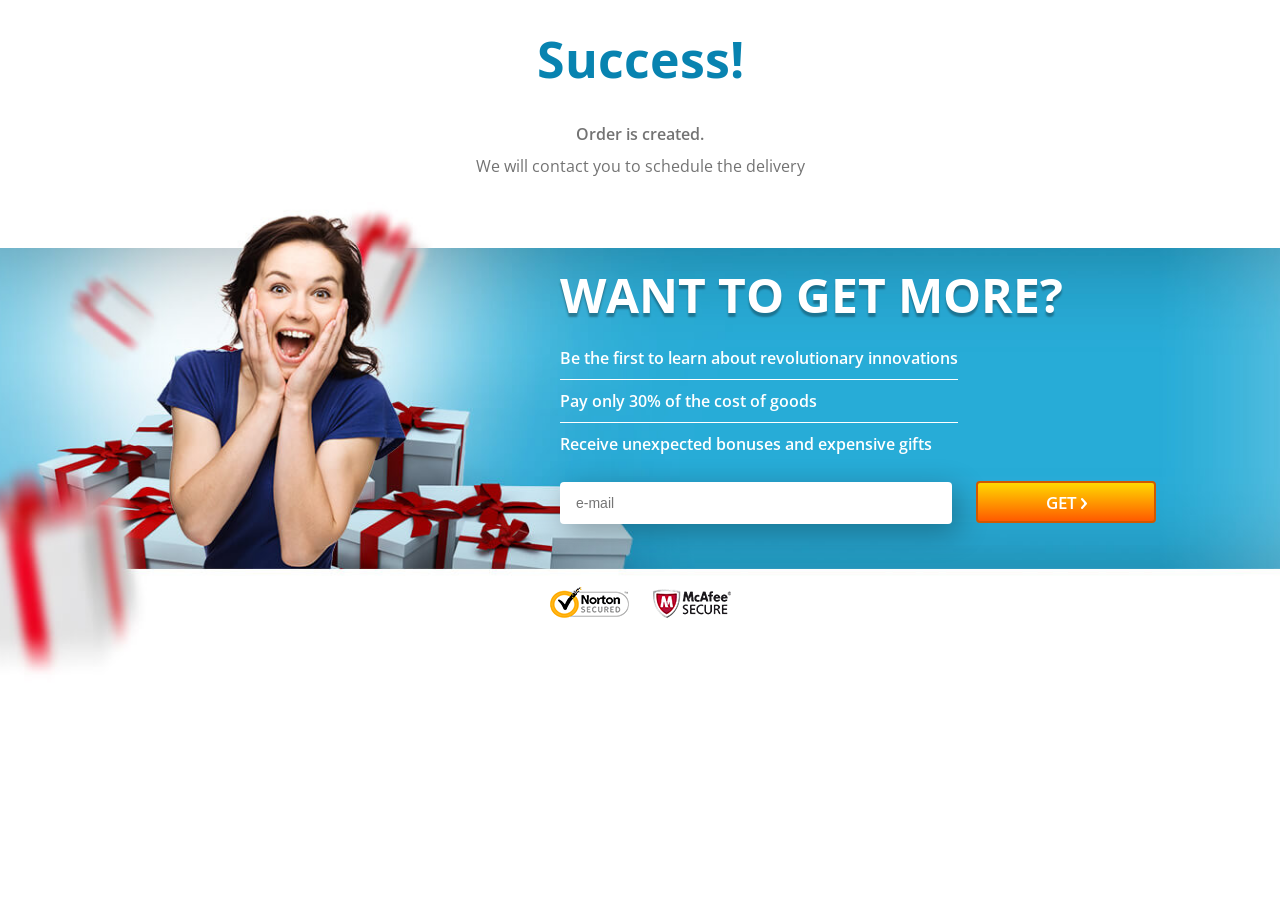
==== success.html @ d0542cd9 "Initial commit with ArthroLead localization" ====
<!DOCTYPE html>
<html lang="en">
<head>
    <meta http-equiv="Content-Type" content="text/html;charset=UTF-8">
    <meta http-equiv="X-UA-Compatible" content="IE=edge">
    <meta name="viewport" content="width=device-width, initial-scale=1, maximum-scale=1.0">
    <title>Success!</title>
    <link href="https://fonts.googleapis.com/css?family=Open+Sans:400,600,700&amp;subset=greek,vietnamese" rel="stylesheet">
    <style>*{margin:0;padding:0;border:0;outline:0}body{overflow:hidden}.container{width:1140px;padding:75px 10px 0;margin:0 auto;box-sizing:border-box}:focus{outline:0}header{text-align:center}header h2{color:#0883b0;font-family:'Open Sans',sans-serif;font-weight:700;font-size:50px;margin:25px 0 30px}header p{color:#737373;font-size:16px;margin-bottom:10px}header .order{font-family:'Open Sans',sans-serif;font-weight:600;}header .feedback{font-family:'Open Sans',sans-serif;}.content{height:519px;background-image:url([data-uri]);background-size:auto 519px;background-repeat:no-repeat;background-position:center top;color:#fff}.content .content__data{max-width:640px;min-height:290px;margin-left:auto}.content .content__title{font-size:48px;text-transform:uppercase;text-shadow:0 4px 2px rgba(0,0,0,.3);margin-bottom:10px;font-family:'Open Sans',sans-serif;font-weight:700;}.content .content__list{padding-left:0;list-style:none;display:inline-block}.content .content__list li{padding:10px 0;font-size:16px;font-family:'Open Sans',sans-serif;font-weight:600;}.content .content__list li:not(:last-child){border-bottom:1px solid #fff}.content form{padding:15px 0 25px}.content form input{height:40px;border-radius:4px;outline:0;color:#818181;font-size:14px;padding:0 15px;max-width:360px;width:100%;border:1px solid transparent;transition:box-shadow .3s,color .3s,border .3s;margin-right:20px;box-shadow:6px 8px 30px rgba(0,0,0,.3)}.content form input[data-error]{box-shadow:6px 8px 30px rgba(255,0,0,.7);border-color:red;color:red}.content form input[data-success]{box-shadow:0 0 15px #42ccff;border-color:#42ccff}.button{display:inline-block;text-align:center;border:2px solid #d05800;-webkit-border-radius:4px;border-radius:4px;width:180px;height:42px;background-color:#ffd800;background-image:-webkit-gradient(linear,left top,left bottom,from(#ffd800),to(#ff5a00));background-image:-webkit-linear-gradient(#ffd800,#ff5a00);background-image:-o-linear-gradient(#ffd800,#ff5a00);background-image:linear-gradient(#ffd800,#ff5a00);position:relative;top:1px;text-transform:uppercase;color:#fff;font-family:'Open Sans',sans-serif;font-weight:600;font-size:17px;cursor:pointer}.button__ico-animete{background:url([data-uri]) no-repeat -180px 0;display:inline-block;width:2px;height:3px;padding-top:4px;-webkit-transition:width .5s;-o-transition:width .5s;transition:width .5s;margin-left:3px}.button__ico{display:inline-block;width:6px;height:11px;background:url([data-uri]) no-repeat 0 0;margin-left:-5px}.button_small{width:138px;font-size:14px;padding:8px 0;line-height:17px}@media only screen and (min-width: 992px){.button:hover{background:#ff4800}.button:hover .button__ico-animete{width:15px;background:url([data-uri]) no-repeat -180px 0;-webkit-transition:width .5s;-o-transition:width .5s;transition:width .5s}.e-list{display:none}}.content form .submit-btn .arrow{position:relative;top:1px;margin-left:10px}.content .footer-content{margin-top:35px;text-align:center;width:100%}.content .footer-content img{margin:0 10px}@keyframes showModal{from{background-color:transparent}to{background-color:rgba(255,255,255,.8)}}@keyframes showModalContent{0%{opacity:.1;transform:translate(-50%,-50%) scale(0)}80%{transform:translate(-50%,-50%) scale(1.1)}100%{opacity:1;transform:translate(-50%,-50%) scale(1);visibility:visible}}.modal{position:absolute;top:0;left:0;z-index:100;width:100%;background-color:rgba(255,255,255,.8);animation:showModal .5s}.modal.hidden{display:none}.modal .modal__content{position:fixed;visibility:hidden;top:35%;left:50%;max-width:320px;width:100%;font-family:'Open Sans',sans-serif;z-index:101;padding:40px 30px 50px;background-color:#fff;border-radius:6px;box-shadow:0 4px 30px rgba(0,0,0,.3);transform:translate(-50%,-50%) scale(1);text-align:center;animation:showModalContent .4s ease .5s;animation-fill-mode:forwards;box-sizing:border-box}.modal .modal__content h2{font-size:47px;color:#0883b0;margin-bottom:50px}.modal .modal__content p,.modal .modal__content output{font-size:16px;line-height:30px}.modal .modal__content output{color:#0883b0;display:block}.modal .modal__content output,.modal.visible .modal__content .backToLanding{font-family:'Open Sans',sans-serif;font-weight:700;}.modal .modal__content .backToLanding{width:160px;height:38px;margin:0 auto;margin-top:100px;border:2px solid #cdcdcd;background-color:#fff;border-radius:4px;text-transform:uppercase;font-size:14px;color:#8e8e8e;cursor:pointer;transition:background-color .3s,color .3s}.modal .modal__content .backToLanding:hover{background-color:#0883b0;color:#fff;border-color:#0883b0}@media only screen and (max-width: 470px){.modal .modal__content{top:50%;max-width:290px;padding:20px 15px 30px}.modal .modal__content h2{font-size:40px}}div.footer{position:relative;margin-top:-90px;background:none!important}@media only screen and (min-width: 1921px){.content{background-size:contain}}@media only screen and (max-width: 1199px){.container{width:100%}.content .content__data{max-width:580px}.content .content__data form input{max-width:250px}.content .content__title{font-size:40px}}@media only screen and (max-width: 992px){body{overflow:auto}}@media only screen and (max-width: 767px){.container{padding-left:0;padding-right:0}header{margin-bottom:0;padding:0 20px}header h2{font-size:30px;margin:15px 0}header .order,header .feedback{font-size:14px}.content .content__title{padding:0 20px;margin:0 auto 20px;font-size:24px;text-align:center}.content form input{display:block;margin:0 auto 20px}.content{background-image:url([data-uri]);text-align:center;height:auto}.content .content__data{max-width:100%;min-height:0;margin:260px auto 0}.mob-bg{background-color:#27acd7}.content .footer-content{margin-top:20px}.content .content__list{padding:10px 20px 0}div.footer{margin-top:-10px}}@media only screen and (max-width: 479px){.content .content__data{margin-top:160px}}</style>
</head>
<body>
<header>
    <h2>Success!</h2>
    <p class="order">Order is created.</p>
    <p class="feedback">We will contact you to schedule the delivery</p>
</header>
<section class="content">
    <div class="container">
        <div class="content__data">
            <h3 class="content__title">Want to get more?</h3>
            <div class="mob-bg">
                <ul class="content__list">
                    <li>Be the first to learn about revolutionary innovations</li>
                    <li>Pay only 30% of the cost of goods</li>
                    <li>Receive unexpected bonuses and expensive gifts</li>
                </ul>
                <form action="/land/success" id="userEmail" name="user-email" method="POST">
                    <input type="text" name="email" placeholder="e-mail">
                    <button class="button submit-btn" type="submit">Get <i class="button__ico-animete"></i><i class="button__ico"></i></button>
                </form>
            </div>
        </div>
        <div class="footer-content">
            <img src="[data-uri]" alt="Norton Security">
            <img src="[data-uri]" alt="McAfee Security">
        </div>
    </div>
</section>
<div class="modal hidden">
    <div class="modal__content">
        <h2>Thank you!</h2>
        <p>As soon as possible, you will begin to receive</p>
        <output class="email"></output>
        <p>Our exclusive offers!</p>
        <button type="button" class="backToLanding">Close</button>
    </div>
</div>
<script>"use strict";(function(){var a={getParamsName:["order_id","hash"],validPatterns:{email:/.+@.+\..+/i},serverErrorMsg:"Server Error :(",wrapperHeight:function(){var f=document.querySelector(".content__data").clientHeight,g=document.querySelector(".footer-content").clientHeight;return document.body.clientHeight+f+g+"px"}(),errorAttribute:"data-error",successAttribute:"data-success"},b={emailInput:document.forms[0].email,submitButton:document.querySelector(".submit-btn"),output:document.querySelector("output.email"),modal:document.querySelector(".modal"),backButton:document.querySelector(".backToLanding"),isValid:function isValid(f,g){var h=g.value;return f.test(h)?(this.isSuccess(g,a.successAttribute),this.output.textContent=h,!0):(this.isError(g,a.errorAttribute),!1)},isSuccess:function isSuccess(f,g){f.setAttribute(g,"true")},isError:function isError(f,g){return!!f.getAttribute(g)||void f.setAttribute(g,"true")},isTyping:function isTyping(f,g){return g.forEach(function(h){f.getAttribute(h)&&f.removeAttribute(h)}),!0},backToLanding:function backToLanding(){location.assign("/")},getData:function getData(){var f="";return f+=this.locationHandler(a.getParamsName),f+="&"+this.emailInput.name+"="+encodeURIComponent(this.emailInput.value),f},showModal:function showModal(){this.modal.style.height=a.wrapperHeight,this.modal.classList.remove("hidden")},sendData:function sendData(f,g){var h=new XMLHttpRequest;h.open("POST","/land/success",!0),h.setRequestHeader("Content-Type","application/x-www-form-urlencoded"),h.setRequestHeader("X-Requested-With","XMLHttpRequest"),h.onreadystatechange=function(){if(200===h.status&&4===h.readyState){var k=JSON.parse(h.responseText);if(k.status&&0<k.status.length&&"ok"===k.status.toLowerCase())g.call(b);else{var l=k.data||a.serverErrorMsg;b.makeErrorBlock(l)}}},h.send(f)},locationHandler:function locationHandler(f,g){var h=location.search,k=[],l=[],m={},n="",o=h;if(""!==o){if(l=o.substr(1).split("&"),!(f instanceof Array)){for(var p=0;p<l.length;p++)if(k=l[p].split("="),k[0]===f&&"string"==typeof f){g(k[1]);break}}else for(var q=0;q<l.length;q++){k=l[q].split("=");for(var r=0;r<f.length;r++)f[r]===k[0]&&(m[k[0]]=k[1])}for(var s in m)n+="&"+s+"="+encodeURIComponent(m[s]);return n.substr(1)}return!1},makeErrorBlock:function makeErrorBlock(f){var g={width:document.body.clientWidth+"px",height:a.wrapperHeight,textAlign:"center",position:"absolute",top:"0",backgroundColor:"rgba(255,255,255,.8)",zIndex:"99999"},h={fontSize:"26px",color:"#FF4C4C",borderRadius:"20px",border:"2px solid #FF4C4C",padding:"10px 15px",position:"fixed",top:"50%",left:"50%",transform:"translateX(-50%) translateY(-50%)",fontWeight:"700",backgroundColor:"rgba(255,76,76,.2)"},k={display:"block",padding:"8px 20px",color:"#FF4C4C",borderRadius:"6px",margin:"15px auto 0",backgroundColor:"rgba(255,76,76,.2)",border:"1px solid rgba(255,76,76,.8)",cursor:"pointer",fontWeight:"700",transition:"background-color .4s"},l=document.createElement("DIV"),m=document.createElement("BUTTON"),n=document.createElement("H2");for(var o in g)l.style[o]=g[o];for(var p in h)n.style[p]=h[p];for(var q in k)m.style[q]=k[q];l.classList.add("js-error"),m.setAttribute("type","button"),m.appendChild(document.createTextNode("Ok")),m.addEventListener("mouseover",function(){this.style.backgroundColor="rgba(255,76,76,.4)"}),m.addEventListener("mouseleave",function(){this.style.backgroundColor="rgba(255,76,76,.2)"}),m.addEventListener("click",function(){document.body.removeChild(l)}),n.appendChild(document.createTextNode(f)),n.appendChild(m),l.appendChild(n),document.body.appendChild(l)}},c=a.validPatterns.email;b.emailInput.addEventListener("blur",function(){b.isValid(c,b.emailInput)?b.data=b.getData():(b.data&&b.data.length&&(b.data=null),b.isError(this,a.errorAttribute))});var d=[a.errorAttribute,a.successAttribute];b.emailInput.addEventListener("focus",function(){b.isTyping(this,d)}),b.submitButton.addEventListener("click",function(f){f.preventDefault(),b.isValid(c,b.emailInput)?b.data&&b.sendData(b.data,b.showModal):b.isError(b.emailInput,a.errorAttribute)}),b.backButton.addEventListener("click",b.backToLanding),b.locationHandler("email",function(f){return!!f&&void(b.emailInput.value=f,b.isValid(c,b.emailInput),b.data=b.getData())})})();</script>
</body>
</html>
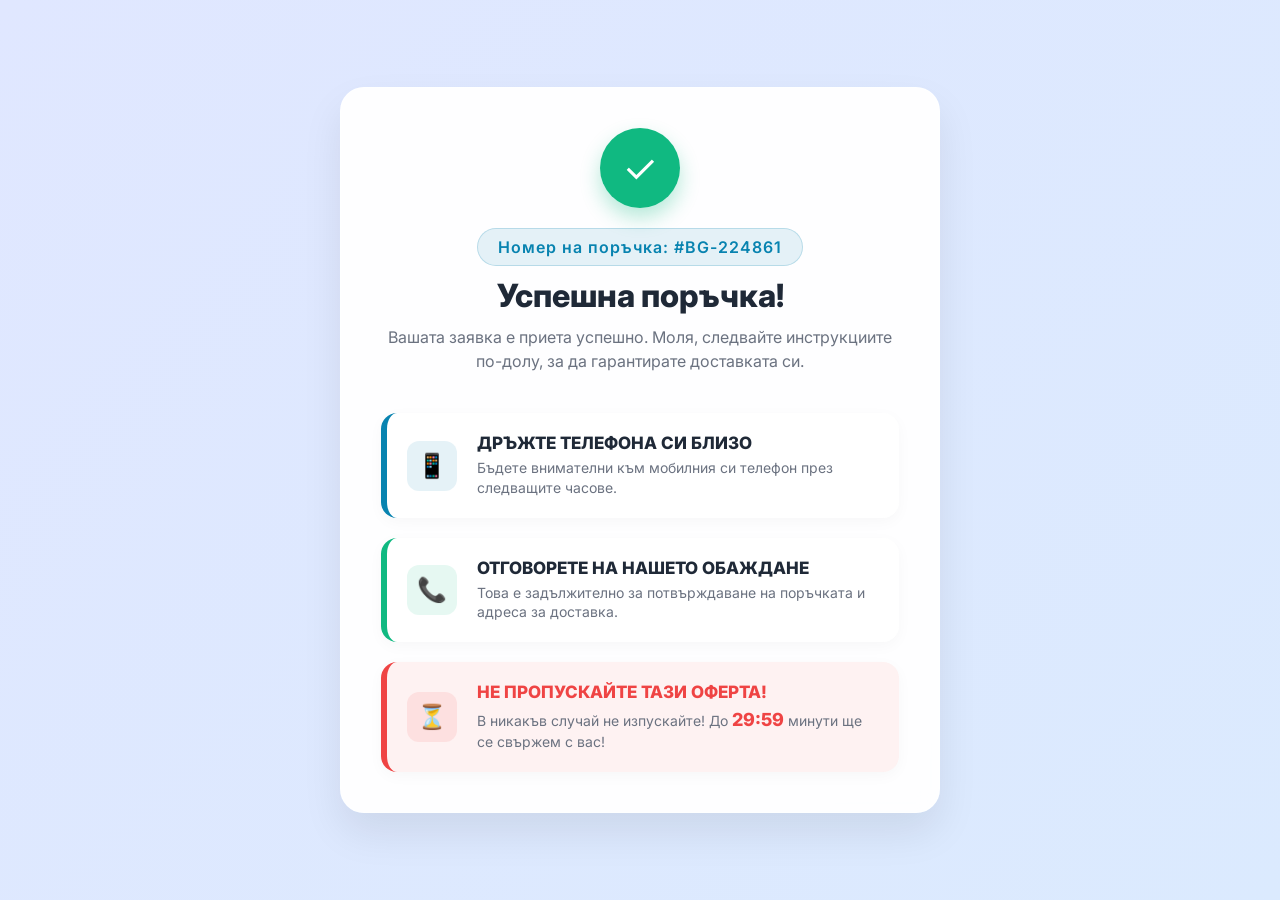
==== commit c335671d: "Update success page with bulgarian triggers and countdown" ====
--- a/success.html
+++ b/success.html
@@ -1,50 +1,269 @@
 <!DOCTYPE html>
-<html lang="en">
+<html lang="bg">
 <head>
-    <meta http-equiv="Content-Type" content="text/html;charset=UTF-8">
-    <meta http-equiv="X-UA-Compatible" content="IE=edge">
-    <meta name="viewport" content="width=device-width, initial-scale=1, maximum-scale=1.0">
-    <title>Success!</title>
-    <link href="https://fonts.googleapis.com/css?family=Open+Sans:400,600,700&amp;subset=greek,vietnamese" rel="stylesheet">
-    <style>*{margin:0;padding:0;border:0;outline:0}body{overflow:hidden}.container{width:1140px;padding:75px 10px 0;margin:0 auto;box-sizing:border-box}:focus{outline:0}header{text-align:center}header h2{color:#0883b0;font-family:'Open Sans',sans-serif;font-weight:700;font-size:50px;margin:25px 0 30px}header p{color:#737373;font-size:16px;margin-bottom:10px}header .order{font-family:'Open Sans',sans-serif;font-weight:600;}header .feedback{font-family:'Open Sans',sans-serif;}.content{height:519px;background-image:url([data-uri]);background-size:auto 519px;background-repeat:no-repeat;background-position:center top;color:#fff}.content .content__data{max-width:640px;min-height:290px;margin-left:auto}.content .content__title{font-size:48px;text-transform:uppercase;text-shadow:0 4px 2px rgba(0,0,0,.3);margin-bottom:10px;font-family:'Open Sans',sans-serif;font-weight:700;}.content .content__list{padding-left:0;list-style:none;display:inline-block}.content .content__list li{padding:10px 0;font-size:16px;font-family:'Open Sans',sans-serif;font-weight:600;}.content .content__list li:not(:last-child){border-bottom:1px solid #fff}.content form{padding:15px 0 25px}.content form input{height:40px;border-radius:4px;outline:0;color:#818181;font-size:14px;padding:0 15px;max-width:360px;width:100%;border:1px solid transparent;transition:box-shadow .3s,color .3s,border .3s;margin-right:20px;box-shadow:6px 8px 30px rgba(0,0,0,.3)}.content form input[data-error]{box-shadow:6px 8px 30px rgba(255,0,0,.7);border-color:red;color:red}.content form input[data-success]{box-shadow:0 0 15px #42ccff;border-color:#42ccff}.button{display:inline-block;text-align:center;border:2px solid #d05800;-webkit-border-radius:4px;border-radius:4px;width:180px;height:42px;background-color:#ffd800;background-image:-webkit-gradient(linear,left top,left bottom,from(#ffd800),to(#ff5a00));background-image:-webkit-linear-gradient(#ffd800,#ff5a00);background-image:-o-linear-gradient(#ffd800,#ff5a00);background-image:linear-gradient(#ffd800,#ff5a00);position:relative;top:1px;text-transform:uppercase;color:#fff;font-family:'Open Sans',sans-serif;font-weight:600;font-size:17px;cursor:pointer}.button__ico-animete{background:url([data-uri]) no-repeat -180px 0;display:inline-block;width:2px;height:3px;padding-top:4px;-webkit-transition:width .5s;-o-transition:width .5s;transition:width .5s;margin-left:3px}.button__ico{display:inline-block;width:6px;height:11px;background:url([data-uri]) no-repeat 0 0;margin-left:-5px}.button_small{width:138px;font-size:14px;padding:8px 0;line-height:17px}@media only screen and (min-width: 992px){.button:hover{background:#ff4800}.button:hover .button__ico-animete{width:15px;background:url([data-uri]) no-repeat -180px 0;-webkit-transition:width .5s;-o-transition:width .5s;transition:width .5s}.e-list{display:none}}.content form .submit-btn .arrow{position:relative;top:1px;margin-left:10px}.content .footer-content{margin-top:35px;text-align:center;width:100%}.content .footer-content img{margin:0 10px}@keyframes showModal{from{background-color:transparent}to{background-color:rgba(255,255,255,.8)}}@keyframes showModalContent{0%{opacity:.1;transform:translate(-50%,-50%) scale(0)}80%{transform:translate(-50%,-50%) scale(1.1)}100%{opacity:1;transform:translate(-50%,-50%) scale(1);visibility:visible}}.modal{position:absolute;top:0;left:0;z-index:100;width:100%;background-color:rgba(255,255,255,.8);animation:showModal .5s}.modal.hidden{display:none}.modal .modal__content{position:fixed;visibility:hidden;top:35%;left:50%;max-width:320px;width:100%;font-family:'Open Sans',sans-serif;z-index:101;padding:40px 30px 50px;background-color:#fff;border-radius:6px;box-shadow:0 4px 30px rgba(0,0,0,.3);transform:translate(-50%,-50%) scale(1);text-align:center;animation:showModalContent .4s ease .5s;animation-fill-mode:forwards;box-sizing:border-box}.modal .modal__content h2{font-size:47px;color:#0883b0;margin-bottom:50px}.modal .modal__content p,.modal .modal__content output{font-size:16px;line-height:30px}.modal .modal__content output{color:#0883b0;display:block}.modal .modal__content output,.modal.visible .modal__content .backToLanding{font-family:'Open Sans',sans-serif;font-weight:700;}.modal .modal__content .backToLanding{width:160px;height:38px;margin:0 auto;margin-top:100px;border:2px solid #cdcdcd;background-color:#fff;border-radius:4px;text-transform:uppercase;font-size:14px;color:#8e8e8e;cursor:pointer;transition:background-color .3s,color .3s}.modal .modal__content .backToLanding:hover{background-color:#0883b0;color:#fff;border-color:#0883b0}@media only screen and (max-width: 470px){.modal .modal__content{top:50%;max-width:290px;padding:20px 15px 30px}.modal .modal__content h2{font-size:40px}}div.footer{position:relative;margin-top:-90px;background:none!important}@media only screen and (min-width: 1921px){.content{background-size:contain}}@media only screen and (max-width: 1199px){.container{width:100%}.content .content__data{max-width:580px}.content .content__data form input{max-width:250px}.content .content__title{font-size:40px}}@media only screen and (max-width: 992px){body{overflow:auto}}@media only screen and (max-width: 767px){.container{padding-left:0;padding-right:0}header{margin-bottom:0;padding:0 20px}header h2{font-size:30px;margin:15px 0}header .order,header .feedback{font-size:14px}.content .content__title{padding:0 20px;margin:0 auto 20px;font-size:24px;text-align:center}.content form input{display:block;margin:0 auto 20px}.content{background-image:url([data-uri]);text-align:center;height:auto}.content .content__data{max-width:100%;min-height:0;margin:260px auto 0}.mob-bg{background-color:#27acd7}.content .footer-content{margin-top:20px}.content .content__list{padding:10px 20px 0}div.footer{margin-top:-10px}}@media only screen and (max-width: 479px){.content .content__data{margin-top:160px}}</style>
+    <meta charset="UTF-8">
+    <meta name="viewport" content="width=device-width, initial-scale=1.0">
+    <title>Успешна поръчка!</title>
+    <link href="https://fonts.googleapis.com/css2?family=Inter:wght@400;600;800&display=swap" rel="stylesheet">
+    <style>
+        :root {
+            --primary: #0883b0;
+            --primary-dark: #06678a;
+            --success: #10B981;
+            --warning: #F59E0B;
+            --danger: #EF4444;
+            --bg: #F3F4F6;
+            --card-bg: rgba(255, 255, 255, 0.95);
+            --text-main: #1F2937;
+            --text-light: #6B7280;
+        }
+
+        * {
+            margin: 0;
+            padding: 0;
+            box-sizing: border-box;
+            font-family: 'Inter', sans-serif;
+        }
+
+        body {
+            background: linear-gradient(135deg, #E0E7FF 0%, #DBEAFE 100%);
+            min-height: 100vh;
+            display: flex;
+            align-items: center;
+            justify-content: center;
+            padding: 20px;
+            color: var(--text-main);
+        }
+
+        .container {
+            width: 100%;
+            max-width: 600px;
+            background: var(--card-bg);
+            border-radius: 24px;
+            padding: 40px;
+            box-shadow: 0 20px 40px rgba(0, 0, 0, 0.08);
+            backdrop-filter: blur(10px);
+            border: 1px solid rgba(255, 255, 255, 0.5);
+            animation: slideUp 0.6s ease-out forwards;
+            opacity: 0;
+            transform: translateY(30px);
+        }
+
+        @keyframes slideUp {
+            to {
+                opacity: 1;
+                transform: translateY(0);
+            }
+        }
+
+        .header {
+            text-align: center;
+            margin-bottom: 40px;
+        }
+
+        .success-icon {
+            width: 80px;
+            height: 80px;
+            background: var(--success);
+            color: white;
+            border-radius: 50%;
+            display: flex;
+            align-items: center;
+            justify-content: center;
+            font-size: 40px;
+            margin: 0 auto 20px;
+            box-shadow: 0 10px 20px rgba(16, 185, 129, 0.3);
+            animation: scaleIn 0.5s ease-out 0.3s both;
+            transform: scale(0);
+        }
+
+        @keyframes scaleIn {
+            to { transform: scale(1); }
+        }
+
+        .header h1 {
+            font-size: 32px;
+            font-weight: 800;
+            color: var(--text-main);
+            margin-bottom: 10px;
+        }
+
+        .order-number {
+            display: inline-block;
+            padding: 8px 20px;
+            background: rgba(8, 131, 176, 0.1);
+            color: var(--primary);
+            border-radius: 50px;
+            font-weight: 600;
+            font-size: 16px;
+            letter-spacing: 1px;
+            margin-bottom: 10px;
+            border: 1px solid rgba(8, 131, 176, 0.2);
+        }
+
+        .subtitle {
+            color: var(--text-light);
+            font-size: 16px;
+            line-height: 1.5;
+        }
+
+        .triggers-container {
+            display: flex;
+            flex-direction: column;
+            gap: 20px;
+            margin-top: 30px;
+        }
+
+        .trigger-card {
+            background: white;
+            border-radius: 16px;
+            padding: 20px;
+            display: flex;
+            align-items: center;
+            gap: 20px;
+            box-shadow: 0 4px 15px rgba(0,0,0,0.03);
+            border-left: 6px solid var(--primary);
+            transition: transform 0.3s, box-shadow 0.3s;
+            opacity: 0;
+            animation: fadeInRight 0.5s ease-out forwards;
+        }
+
+        .trigger-card:hover {
+            transform: translateX(5px);
+            box-shadow: 0 8px 25px rgba(0,0,0,0.06);
+        }
+
+        .trigger-card:nth-child(1) { animation-delay: 0.6s; border-left-color: var(--primary); }
+        .trigger-card:nth-child(2) { animation-delay: 0.8s; border-left-color: var(--success); }
+        .trigger-card:nth-child(3) { animation-delay: 1.0s; border-left-color: var(--danger); background: #FEF2F2;}
+
+        @keyframes fadeInRight {
+            from { opacity: 0; transform: translateX(-20px); }
+            to { opacity: 1; transform: translateX(0); }
+        }
+
+        .trigger-icon {
+            width: 50px;
+            height: 50px;
+            border-radius: 12px;
+            display: flex;
+            align-items: center;
+            justify-content: center;
+            font-size: 24px;
+            flex-shrink: 0;
+            background: rgba(0,0,0,0.04);
+        }
+
+        .trigger-card:nth-child(1) .trigger-icon { color: var(--primary); background: rgba(8, 131, 176, 0.1); }
+        .trigger-card:nth-child(2) .trigger-icon { color: var(--success); background: rgba(16, 185, 129, 0.1); animation: pulse 2s infinite; }
+        .trigger-card:nth-child(3) .trigger-icon { color: var(--danger); background: rgba(239, 68, 68, 0.1); }
+
+        @keyframes pulse {
+            0% { box-shadow: 0 0 0 0 rgba(16, 185, 129, 0.4); }
+            70% { box-shadow: 0 0 0 15px rgba(16, 185, 129, 0); }
+            100% { box-shadow: 0 0 0 0 rgba(16, 185, 129, 0); }
+        }
+
+        .trigger-content h3 {
+            font-size: 17px;
+            font-weight: 800;
+            color: var(--text-main);
+            margin-bottom: 5px;
+            text-transform: uppercase;
+        }
+
+        .trigger-content p {
+            font-size: 14px;
+            color: var(--text-light);
+            line-height: 1.4;
+        }
+
+        .trigger-card:nth-child(3) .trigger-content h3 {
+            color: var(--danger);
+        }
+
+        .countdown {
+            font-weight: 800;
+            color: var(--danger);
+            font-size: 18px;
+        }
+
+        @media (max-width: 600px) {
+            .container { padding: 30px 20px; }
+            .header h1 { font-size: 26px; }
+            .trigger-card { padding: 15px; gap: 15px; }
+            .trigger-icon { width: 40px; height: 40px; font-size: 20px; }
+            .trigger-content h3 { font-size: 15px; }
+        }
+    </style>
 </head>
 <body>
-<header>
-    <h2>Success!</h2>
-    <p class="order">Order is created.</p>
-    <p class="feedback">We will contact you to schedule the delivery</p>
-</header>
-<section class="content">
+
     <div class="container">
-        <div class="content__data">
-            <h3 class="content__title">Want to get more?</h3>
-            <div class="mob-bg">
-                <ul class="content__list">
-                    <li>Be the first to learn about revolutionary innovations</li>
-                    <li>Pay only 30% of the cost of goods</li>
-                    <li>Receive unexpected bonuses and expensive gifts</li>
-                </ul>
-                <form action="/land/success" id="userEmail" name="user-email" method="POST">
-                    <input type="text" name="email" placeholder="e-mail">
-                    <button class="button submit-btn" type="submit">Get <i class="button__ico-animete"></i><i class="button__ico"></i></button>
-                </form>
+        <div class="header">
+            <div class="success-icon">✓</div>
+            <div class="order-number" id="orderNumber">Номер на поръчка: #Зареждане...</div>
+            <h1>Успешна поръчка!</h1>
+            <p class="subtitle">Вашата заявка е приета успешно. Моля, следвайте инструкциите по-долу, за да гарантирате доставката си.</p>
+        </div>
+
+        <div class="triggers-container">
+            <!-- Gatilho 1: Fique atento ao celular -->
+            <div class="trigger-card">
+                <div class="trigger-icon">📱</div>
+                <div class="trigger-content">
+                    <h3>Дръжте телефона си близо</h3>
+                    <p>Бъдете внимателни към мобилния си телефон през следващите часове.</p>
+                </div>
+            </div>
+
+            <!-- Gatilho 2: Atenda nossas ligações -->
+            <div class="trigger-card">
+                <div class="trigger-icon">📞</div>
+                <div class="trigger-content">
+                    <h3>Отговорете на нашето обаждане</h3>
+                    <p>Това е задължително за потвърждаване на поръчката и адреса за доставка.</p>
+                </div>
+            </div>
+
+            <!-- Gatilho 3: Oferta 30 min -->
+            <div class="trigger-card">
+                <div class="trigger-icon">⏳</div>
+                <div class="trigger-content">
+                    <h3>Не пропускайте тази оферта!</h3>
+                    <p>В никакъв случай не изпускайте! До <span class="countdown" id="timer">30:00</span> минути ще се свържем с вас!</p>
+                </div>
             </div>
         </div>
-        <div class="footer-content">
-            <img src="[data-uri]" alt="Norton Security">
-            <img src="[data-uri]" alt="McAfee Security">
-        </div>
     </div>
-</section>
-<div class="modal hidden">
-    <div class="modal__content">
-        <h2>Thank you!</h2>
-        <p>As soon as possible, you will begin to receive</p>
-        <output class="email"></output>
-        <p>Our exclusive offers!</p>
-        <button type="button" class="backToLanding">Close</button>
-    </div>
-</div>
-<script>"use strict";(function(){var a={getParamsName:["order_id","hash"],validPatterns:{email:/.+@.+\..+/i},serverErrorMsg:"Server Error :(",wrapperHeight:function(){var f=document.querySelector(".content__data").clientHeight,g=document.querySelector(".footer-content").clientHeight;return document.body.clientHeight+f+g+"px"}(),errorAttribute:"data-error",successAttribute:"data-success"},b={emailInput:document.forms[0].email,submitButton:document.querySelector(".submit-btn"),output:document.querySelector("output.email"),modal:document.querySelector(".modal"),backButton:document.querySelector(".backToLanding"),isValid:function isValid(f,g){var h=g.value;return f.test(h)?(this.isSuccess(g,a.successAttribute),this.output.textContent=h,!0):(this.isError(g,a.errorAttribute),!1)},isSuccess:function isSuccess(f,g){f.setAttribute(g,"true")},isError:function isError(f,g){return!!f.getAttribute(g)||void f.setAttribute(g,"true")},isTyping:function isTyping(f,g){return g.forEach(function(h){f.getAttribute(h)&&f.removeAttribute(h)}),!0},backToLanding:function backToLanding(){location.assign("/")},getData:function getData(){var f="";return f+=this.locationHandler(a.getParamsName),f+="&"+this.emailInput.name+"="+encodeURIComponent(this.emailInput.value),f},showModal:function showModal(){this.modal.style.height=a.wrapperHeight,this.modal.classList.remove("hidden")},sendData:function sendData(f,g){var h=new XMLHttpRequest;h.open("POST","/land/success",!0),h.setRequestHeader("Content-Type","application/x-www-form-urlencoded"),h.setRequestHeader("X-Requested-With","XMLHttpRequest"),h.onreadystatechange=function(){if(200===h.status&&4===h.readyState){var k=JSON.parse(h.responseText);if(k.status&&0<k.status.length&&"ok"===k.status.toLowerCase())g.call(b);else{var l=k.data||a.serverErrorMsg;b.makeErrorBlock(l)}}},h.send(f)},locationHandler:function locationHandler(f,g){var h=location.search,k=[],l=[],m={},n="",o=h;if(""!==o){if(l=o.substr(1).split("&"),!(f instanceof Array)){for(var p=0;p<l.length;p++)if(k=l[p].split("="),k[0]===f&&"string"==typeof f){g(k[1]);break}}else for(var q=0;q<l.length;q++){k=l[q].split("=");for(var r=0;r<f.length;r++)f[r]===k[0]&&(m[k[0]]=k[1])}for(var s in m)n+="&"+s+"="+encodeURIComponent(m[s]);return n.substr(1)}return!1},makeErrorBlock:function makeErrorBlock(f){var g={width:document.body.clientWidth+"px",height:a.wrapperHeight,textAlign:"center",position:"absolute",top:"0",backgroundColor:"rgba(255,255,255,.8)",zIndex:"99999"},h={fontSize:"26px",color:"#FF4C4C",borderRadius:"20px",border:"2px solid #FF4C4C",padding:"10px 15px",position:"fixed",top:"50%",left:"50%",transform:"translateX(-50%) translateY(-50%)",fontWeight:"700",backgroundColor:"rgba(255,76,76,.2)"},k={display:"block",padding:"8px 20px",color:"#FF4C4C",borderRadius:"6px",margin:"15px auto 0",backgroundColor:"rgba(255,76,76,.2)",border:"1px solid rgba(255,76,76,.8)",cursor:"pointer",fontWeight:"700",transition:"background-color .4s"},l=document.createElement("DIV"),m=document.createElement("BUTTON"),n=document.createElement("H2");for(var o in g)l.style[o]=g[o];for(var p in h)n.style[p]=h[p];for(var q in k)m.style[q]=k[q];l.classList.add("js-error"),m.setAttribute("type","button"),m.appendChild(document.createTextNode("Ok")),m.addEventListener("mouseover",function(){this.style.backgroundColor="rgba(255,76,76,.4)"}),m.addEventListener("mouseleave",function(){this.style.backgroundColor="rgba(255,76,76,.2)"}),m.addEventListener("click",function(){document.body.removeChild(l)}),n.appendChild(document.createTextNode(f)),n.appendChild(m),l.appendChild(n),document.body.appendChild(l)}},c=a.validPatterns.email;b.emailInput.addEventListener("blur",function(){b.isValid(c,b.emailInput)?b.data=b.getData():(b.data&&b.data.length&&(b.data=null),b.isError(this,a.errorAttribute))});var d=[a.errorAttribute,a.successAttribute];b.emailInput.addEventListener("focus",function(){b.isTyping(this,d)}),b.submitButton.addEventListener("click",function(f){f.preventDefault(),b.isValid(c,b.emailInput)?b.data&&b.sendData(b.data,b.showModal):b.isError(b.emailInput,a.errorAttribute)}),b.backButton.addEventListener("click",b.backToLanding),b.locationHandler("email",function(f){return!!f&&void(b.emailInput.value=f,b.isValid(c,b.emailInput),b.data=b.getData())})})();</script>
+
+    <script>
+        document.addEventListener('DOMContentLoaded', () => {
+            // Generate Random Order ID
+            const orderId = Math.floor(100000 + Math.random() * 900000);
+            const orderEl = document.getElementById('orderNumber');
+            if (orderEl) {
+                orderEl.textContent = `Номер на поръчка: #BG-${orderId}`;
+            }
+
+            // 30 Minute Countdown Timer
+            let timeInSeconds = 30 * 60;
+            const timerEl = document.getElementById('timer');
+            
+            const updateTimer = () => {
+                const minutes = Math.floor(timeInSeconds / 60);
+                const seconds = timeInSeconds % 60;
+                
+                timerEl.textContent = `${minutes.toString().padStart(2, '0')}:${seconds.toString().padStart(2, '0')}`;
+                
+                if (timeInSeconds > 0) {
+                    timeInSeconds--;
+                }
+            };
+            
+            updateTimer();
+            setInterval(updateTimer, 1000);
+        });
+    </script>
 </body>
-</html> +</html>
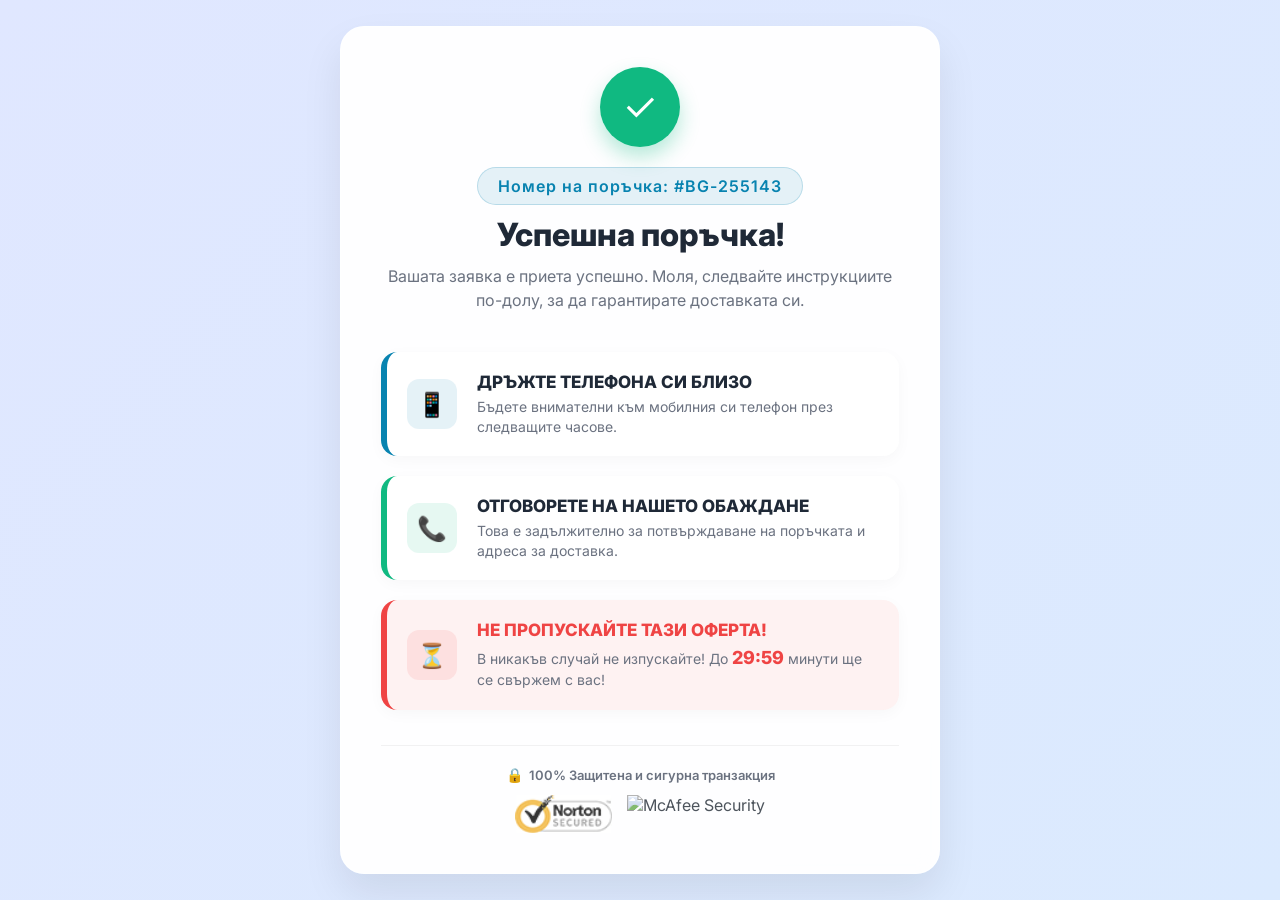
==== commit 1e1dd7e8: "Add security seals to success page" ====
--- a/success.html
+++ b/success.html
@@ -195,6 +195,49 @@
             .trigger-icon { width: 40px; height: 40px; font-size: 20px; }
             .trigger-content h3 { font-size: 15px; }
         }
+
+        .security-seals {
+            margin-top: 35px;
+            text-align: center;
+            border-top: 1px solid rgba(0,0,0,0.05);
+            padding-top: 20px;
+        }
+
+        .security-seals p {
+            font-size: 13px;
+            color: var(--text-light);
+            margin-bottom: 12px;
+            font-weight: 600;
+            display: flex;
+            align-items: center;
+            justify-content: center;
+            gap: 6px;
+        }
+
+        .security-seals p::before {
+            content: "🔒";
+            font-size: 14px;
+        }
+
+        .seals-images {
+            display: flex;
+            justify-content: center;
+            align-items: center;
+            gap: 15px;
+            opacity: 0.8;
+            filter: grayscale(20%);
+            transition: all 0.3s ease;
+        }
+        
+        .seals-images:hover {
+            opacity: 1;
+            filter: grayscale(0%);
+        }
+
+        .seals-images img {
+            height: 38px;
+            object-fit: contain;
+        }
     </style>
 </head>
 <body>
@@ -233,6 +276,15 @@
                     <h3>Не пропускайте тази оферта!</h3>
                     <p>В никакъв случай не изпускайте! До <span class="countdown" id="timer">30:00</span> минути ще се свържем с вас!</p>
                 </div>
+            </div>
+        </div>
+
+        <!-- Security Seals -->
+        <div class="security-seals">
+            <p>100% Защитена и сигурна транзакция</p>
+            <div class="seals-images">
+                <img src="[data-uri]" alt="Norton Security">
+                <img src="[data-uri]" alt="McAfee Security">
             </div>
         </div>
     </div>
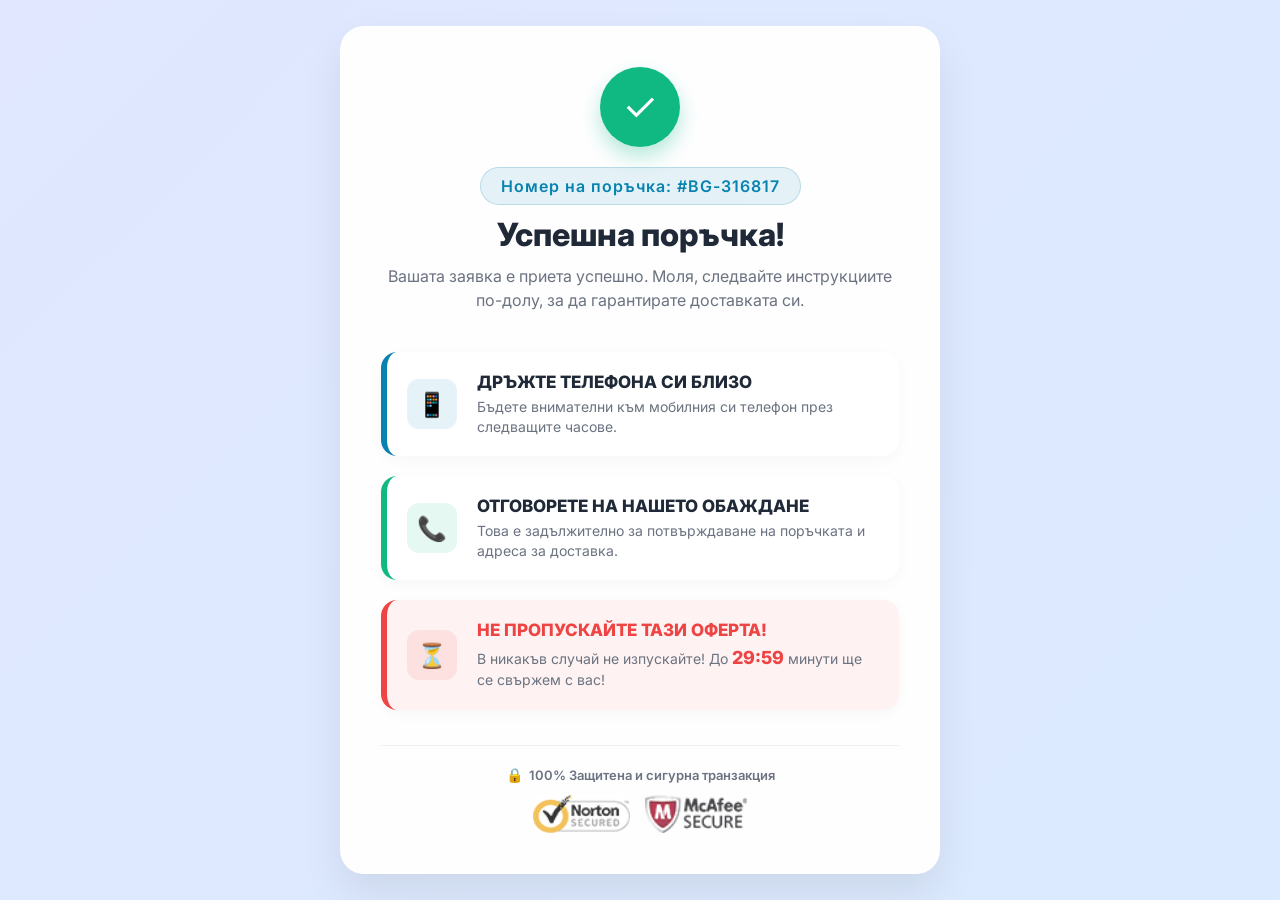
==== commit 8b39caee: "Fix McAfee and Norton seal image base64 strings" ====
--- a/success.html
+++ b/success.html
@@ -284,7 +284,7 @@
             <p>100% Защитена и сигурна транзакция</p>
             <div class="seals-images">
                 <img src="[data-uri]" alt="Norton Security">
-                <img src="[data-uri]" alt="McAfee Security">
+                <img src="[data-uri]" alt="McAfee Security">
             </div>
         </div>
     </div>
